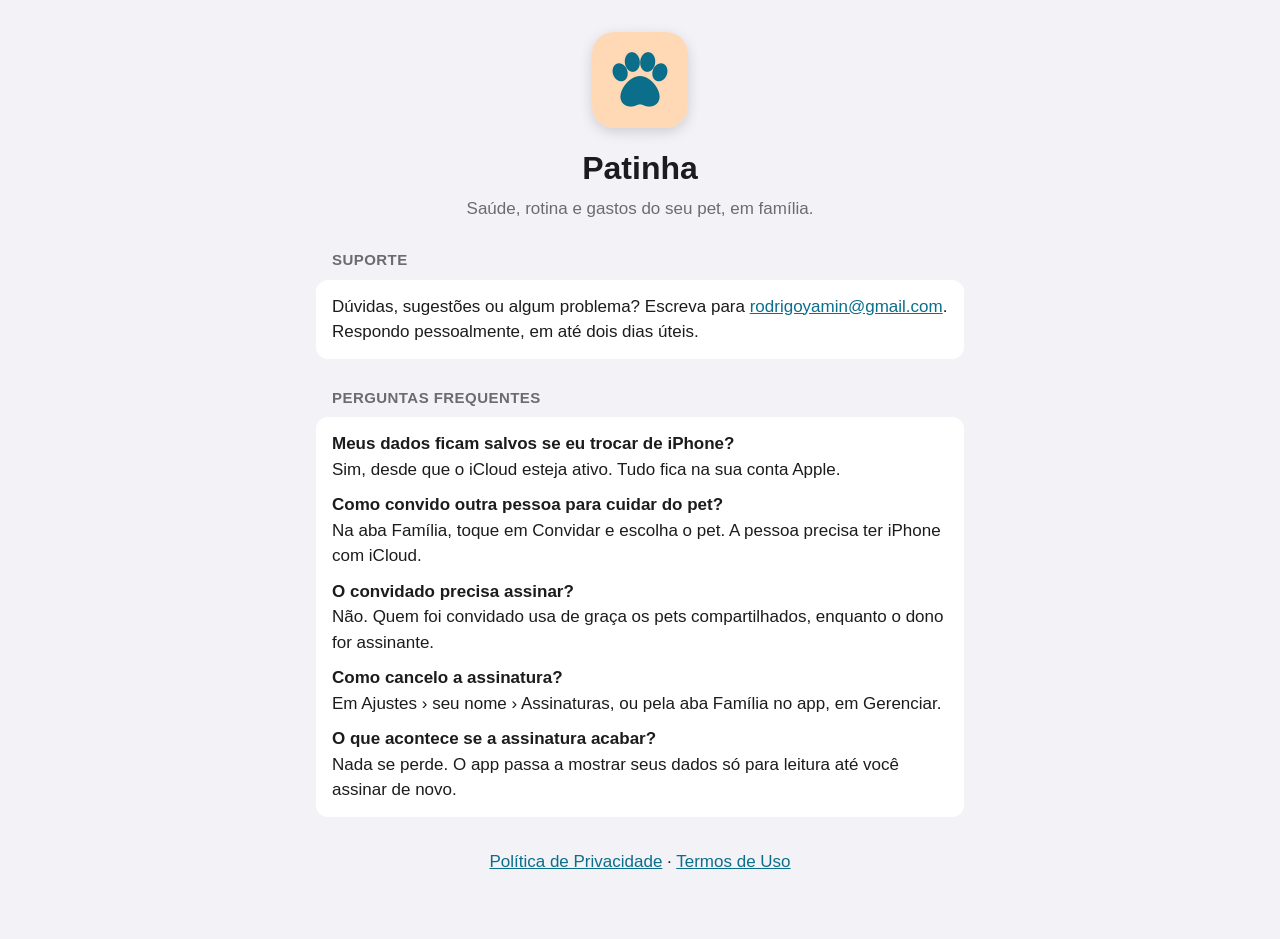
==== index.html @ c1734be1 "Add files via upload" ====
<!doctype html>
<html lang="pt-BR">
<head>
<meta charset="utf-8">
<meta name="viewport" content="width=device-width,initial-scale=1">
<title>Patinha · Suporte</title>
<link rel="stylesheet" href="estilo.css">
</head>
<body>
<main>
<div class="topo">
<img src="icone.png" alt="" width="96" height="96">
<h1>Patinha</h1>
<p class="sub">Saúde, rotina e gastos do seu pet, em família.</p>
</div>

<h2>Suporte</h2>
<div class="cartao">
<p>Dúvidas, sugestões ou algum problema? Escreva para <a href="mailto:rodrigoyamin@gmail.com">rodrigoyamin@gmail.com</a>. Respondo pessoalmente, em até dois dias úteis.</p>
</div>

<h2>Perguntas frequentes</h2>
<div class="cartao">
<p><strong>Meus dados ficam salvos se eu trocar de iPhone?</strong><br>Sim, desde que o iCloud esteja ativo. Tudo fica na sua conta Apple.</p>
<p><strong>Como convido outra pessoa para cuidar do pet?</strong><br>Na aba Família, toque em Convidar e escolha o pet. A pessoa precisa ter iPhone com iCloud.</p>
<p><strong>O convidado precisa assinar?</strong><br>Não. Quem foi convidado usa de graça os pets compartilhados, enquanto o dono for assinante.</p>
<p><strong>Como cancelo a assinatura?</strong><br>Em Ajustes › seu nome › Assinaturas, ou pela aba Família no app, em Gerenciar.</p>
<p><strong>O que acontece se a assinatura acabar?</strong><br>Nada se perde. O app passa a mostrar seus dados só para leitura até você assinar de novo.</p>
</div>

<p class="rodape"><a href="privacidade.html">Política de Privacidade</a> · <a href="termos.html">Termos de Uso</a></p>
</main>
</body>
</html>
---- estilo.css ----
:root{--bg:#F2F2F7;--card:#fff;--tx:#1c1c1e;--sub:#6c6c70;--acao:#0B6E8A;--pessego:#FFD8B5}
@media (prefers-color-scheme:dark){:root{--bg:#000;--card:#1c1c1e;--tx:#f2f2f7;--sub:#a1a1a6;--acao:#4FB3CF}}
*{box-sizing:border-box}
body{margin:0;background:var(--bg);color:var(--tx);font:17px/1.5 -apple-system,BlinkMacSystemFont,"Helvetica Neue",sans-serif}
main{max-width:680px;margin:0 auto;padding:32px 16px 48px}
h1,h2{font-family:ui-rounded,"SF Pro Rounded",-apple-system,sans-serif}
h1{font-size:32px;margin:8px 0 4px}
h2{font-size:15px;text-transform:uppercase;letter-spacing:.03em;color:var(--sub);font-weight:600;margin:28px 0 8px 16px}
.cartao{background:var(--card);border-radius:12px;padding:14px 16px}
.cartao p{margin:0 0 10px}.cartao p:last-child{margin:0}
.cartao ul{margin:0 0 10px;padding-left:20px}
.destaque{background:var(--pessego);color:#5a2e0c;margin-top:16px}
a{color:var(--acao)}
.voltar{text-decoration:none;font-size:17px}
.data,.sub{color:var(--sub);margin:0}
.topo{text-align:center;margin-bottom:8px}
.topo img{border-radius:22px;box-shadow:0 4px 14px rgba(0,0,0,.15)}
.rodape{text-align:center;margin-top:32px}
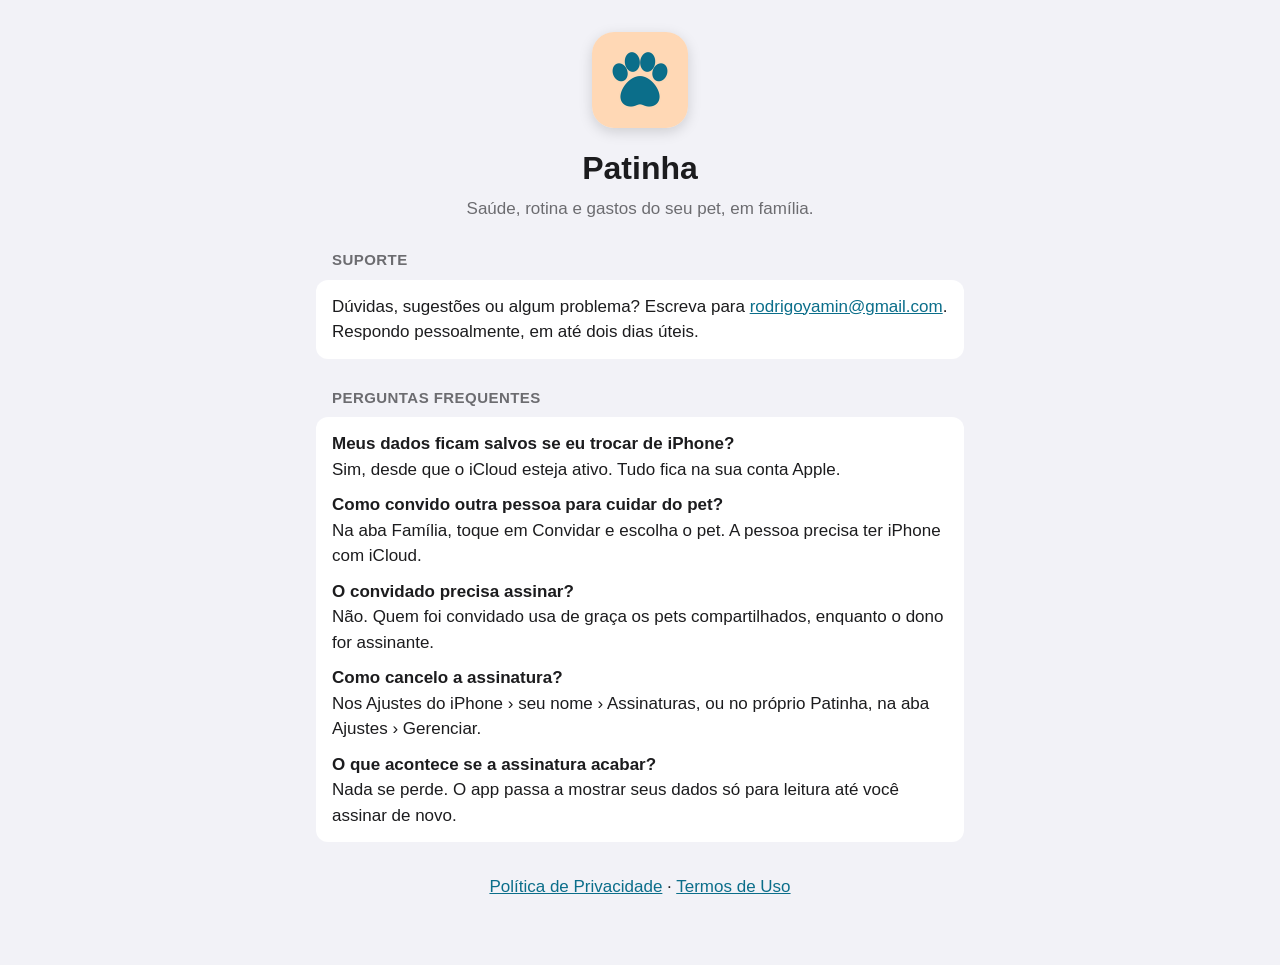
==== commit cd148d64: "Add files via upload" ====
--- a/index.html
+++ b/index.html
@@ -24,7 +24,7 @@
 <p><strong>Meus dados ficam salvos se eu trocar de iPhone?</strong><br>Sim, desde que o iCloud esteja ativo. Tudo fica na sua conta Apple.</p>
 <p><strong>Como convido outra pessoa para cuidar do pet?</strong><br>Na aba Família, toque em Convidar e escolha o pet. A pessoa precisa ter iPhone com iCloud.</p>
 <p><strong>O convidado precisa assinar?</strong><br>Não. Quem foi convidado usa de graça os pets compartilhados, enquanto o dono for assinante.</p>
-<p><strong>Como cancelo a assinatura?</strong><br>Em Ajustes › seu nome › Assinaturas, ou pela aba Família no app, em Gerenciar.</p>
+<p><strong>Como cancelo a assinatura?</strong><br>Nos Ajustes do iPhone › seu nome › Assinaturas, ou no próprio Patinha, na aba Ajustes › Gerenciar.</p>
 <p><strong>O que acontece se a assinatura acabar?</strong><br>Nada se perde. O app passa a mostrar seus dados só para leitura até você assinar de novo.</p>
 </div>
 
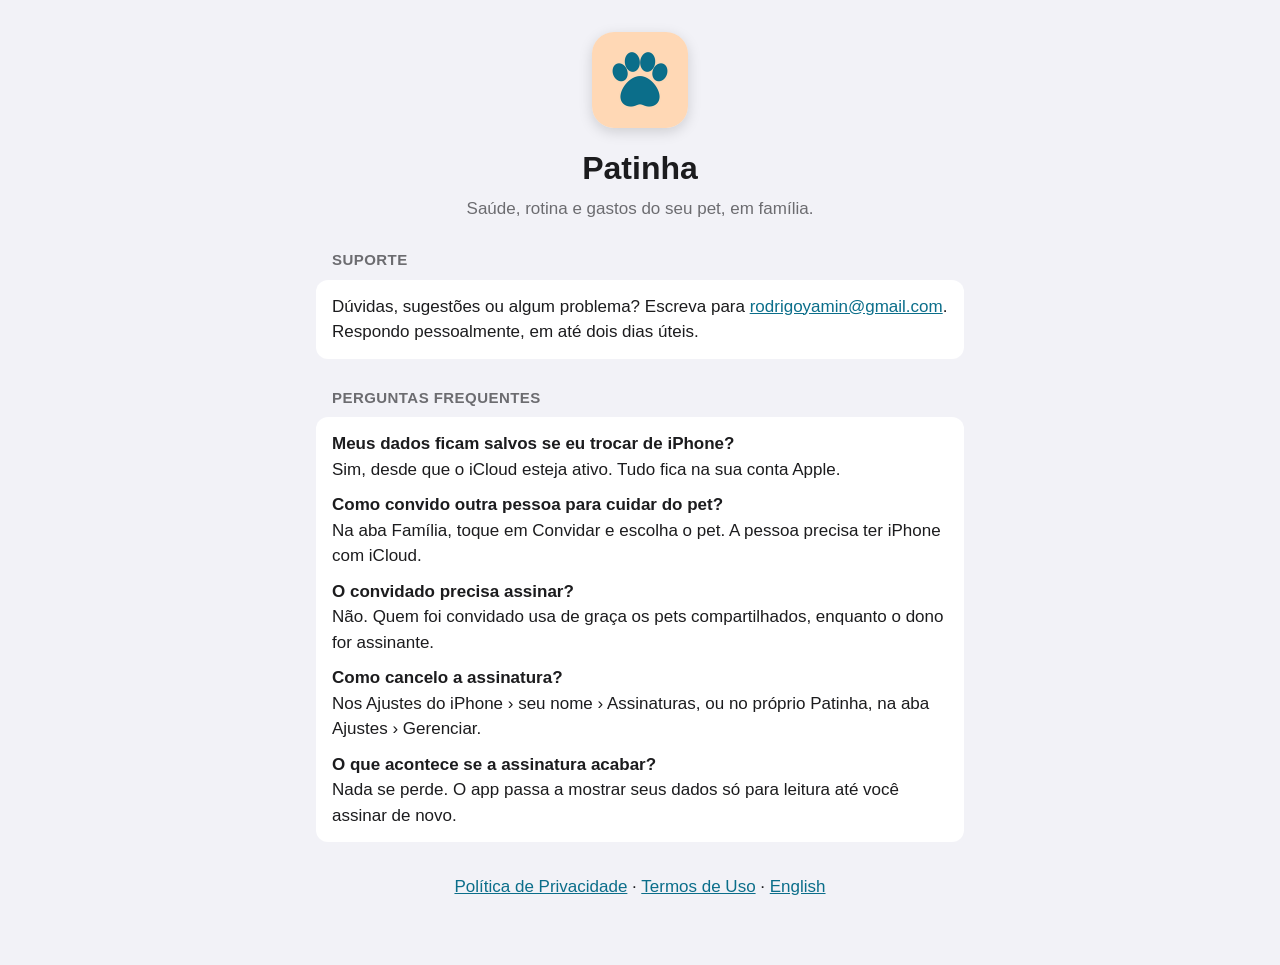
==== commit 9e02edb4: "Add files via upload" ====
--- a/index.html
+++ b/index.html
@@ -28,7 +28,7 @@
 <p><strong>O que acontece se a assinatura acabar?</strong><br>Nada se perde. O app passa a mostrar seus dados só para leitura até você assinar de novo.</p>
 </div>
 
-<p class="rodape"><a href="privacidade.html">Política de Privacidade</a> · <a href="termos.html">Termos de Uso</a></p>
+<p class="rodape"><a href="privacidade.html">Política de Privacidade</a> · <a href="termos.html">Termos de Uso</a> · <a href="en/">English</a></p>
 </main>
 </body>
 </html>
